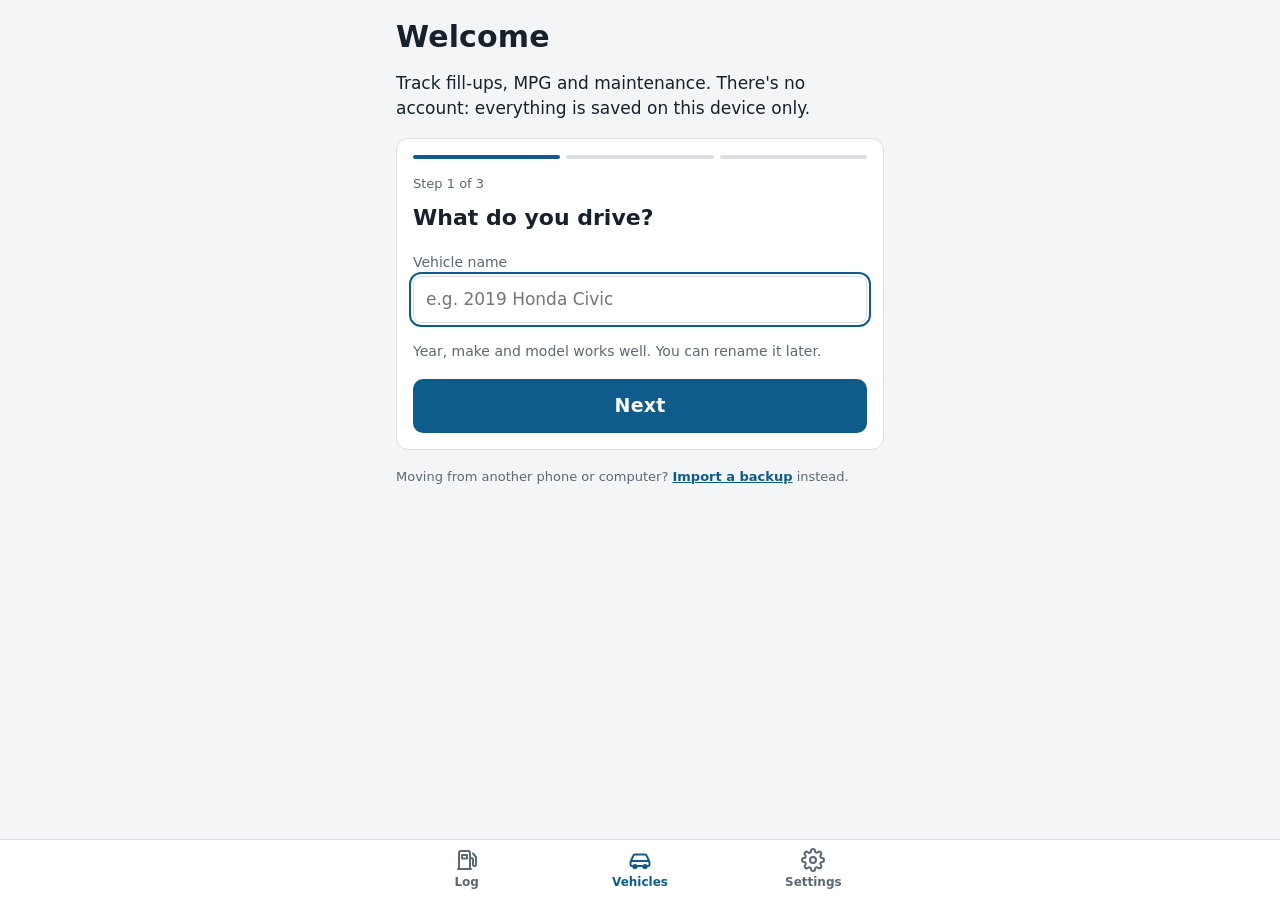
==== index.html @ e1b58e8c "Import Vehicle Maintenance App as starting point Co-Authored-By: Claude Opus 5.5 <noreply@anthropic." ====
<!doctype html>
<html lang="en">
<head>
<meta charset="utf-8">
<meta name="viewport" content="width=device-width, initial-scale=1, viewport-fit=cover">
<title>Vehicle Maintenance App</title>
<meta name="description" content="Log fill-ups, track MPG and maintenance. Your data stays on your device.">
<meta name="color-scheme" content="light dark">
<meta name="theme-color" content="#f3f5f7" media="(prefers-color-scheme: light)">
<meta name="theme-color" content="#0f151b" media="(prefers-color-scheme: dark)">
<meta name="mobile-web-app-capable" content="yes">
<meta name="apple-mobile-web-app-capable" content="yes">
<meta name="apple-mobile-web-app-title" content="Maintenance">
<meta name="apple-mobile-web-app-status-bar-style" content="default">
<link rel="manifest" href="manifest.webmanifest">
<link rel="icon" href="icons/favicon.svg" type="image/svg+xml">
<link rel="icon" href="icons/favicon-32.png" sizes="32x32" type="image/png">
<link rel="apple-touch-icon" href="icons/apple-touch-icon.png">
<script>
  // Apply the saved Light/Dark choice and color palette before the page draws, so it doesn't flash.
  try {
    var t = localStorage.getItem("vma:theme"), p = localStorage.getItem("vma:palette");
    if (t === "light" || t === "dark") document.documentElement.dataset.theme = t;
    if (p && p !== "blue") document.documentElement.dataset.palette = p;
  } catch (e) {}
</script>
<link rel="stylesheet" href="app.css">
<script src="data.js" defer></script>
<script src="app.js" defer></script>
</head>
<body>

<div class="fatal" id="fatal" hidden></div>

<main class="wrap">

  <!-- ================= LOG ================= -->
  <section class="screen" id="screen-log" aria-labelledby="logTitle">
    <header>
      <h1 id="logTitle">Vehicle Maintenance App</h1>
      <p class="sub">Log each fill-up to track MPG and maintenance. Everything is saved on this device.</p>
    </header>

    <div class="nudge" id="iosNudge" hidden>
      <p><strong>Add this app to your Home Screen.</strong> Safari can clear data for websites you don't open often. Apps on the Home Screen keep theirs.</p>
      <div class="nudge-acts"><a class="mbtn" href="#settings" data-open="install-ios">Show me how</a><button class="mbtn quiet" type="button" id="iosNudgeLater">Not now</button></div>
    </div>

    <div class="nudge" id="backupNudge" hidden>
      <p id="backupNudgeText"></p>
      <div class="nudge-acts"><button class="mbtn" type="button" id="nudgeExport">Export backup</button><button class="mbtn quiet" type="button" id="nudgeLater">Remind me later</button></div>
    </div>

    <button class="mbanner" id="mBanner" type="button" hidden aria-haspopup="dialog">
      <svg viewBox="0 0 24 24" fill="none" stroke="currentColor" stroke-width="2" stroke-linecap="round" stroke-linejoin="round" aria-hidden="true"><path d="M14.7 6.3a4 4 0 0 0-5.4 5.4L3 18l3 3 6.3-6.3a4 4 0 0 0 5.4-5.4l-2.6 2.6-2.4-.6-.6-2.4z"/></svg>
      <strong>Maintenance coming up</strong>
      <span class="chev">Details ›</span>
      <span class="mb-sub" id="mBannerSub"></span>
    </button>

    <div class="card empty-card" id="noVehicles" hidden>
      <h2 class="h2-plain">Add a vehicle to get started</h2>
      <p>Fill-ups and maintenance are tracked per vehicle.</p>
      <a class="save" href="#vehicles">Add a vehicle</a>
    </div>

    <div id="logMain" class="stack">
      <div class="bigbtns">
        <button class="bigbtn" id="addFillBtn" type="button">
          <svg viewBox="0 0 24 24" fill="none" stroke="currentColor" stroke-width="2" stroke-linecap="round" stroke-linejoin="round" aria-hidden="true"><path d="M4 21V5a2 2 0 0 1 2-2h7a2 2 0 0 1 2 2v16"/><path d="M3 21h13"/><path d="M7 7h5v3.5H7z"/><path d="M15 10h1.5a1.5 1.5 0 0 1 1.5 1.5v5a1.5 1.5 0 0 0 3 0V9l-3-3.5"/></svg>
          <span>Add fill-up</span>
        </button>
        <button class="bigbtn" id="addMaintBtn" type="button">
          <svg viewBox="0 0 24 24" fill="none" stroke="currentColor" stroke-width="2" stroke-linecap="round" stroke-linejoin="round" aria-hidden="true"><path d="M14.7 6.3a4 4 0 0 0-5.4 5.4L3 18l3 3 6.3-6.3a4 4 0 0 0 5.4-5.4l-2.6 2.6-2.4-.6-.6-2.4z"/></svg>
          <span>Log maintenance</span>
        </button>
      </div>

      <div class="status" id="status" role="status" aria-live="polite"></div>

      <div id="entry" class="entry" hidden>
        <div class="tabs" role="tablist" aria-label="What to log">
          <button class="tab" role="tab" id="tabFill" aria-selected="true" aria-controls="panelFill" type="button">Fill-up</button>
          <button class="tab" role="tab" id="tabMaint" aria-selected="false" aria-controls="panelMaint" type="button">Maintenance</button>
        </div>

        <div id="panelFill" role="tabpanel" aria-labelledby="tabFill">
          <form class="card" id="form" novalidate>
            <label for="eVehicle">Vehicle<select id="eVehicle"></select></label>
            <div class="display" aria-label="Pump readout">
              <span>Price</span><span id="dPrice">—</span>
              <span>Gallons</span><span id="dGal">—</span>
              <span>Sale</span><span id="dCost">—</span>
            </div>
            <div class="grid2">
              <label for="date">Date<input id="date" type="date" required></label>
              <label for="station">Gas station<input id="station" type="text" list="stationList" autocomplete="off" placeholder="Optional"></label>
            </div>
            <datalist id="stationList"></datalist>
            <label for="odometer">Odometer<input id="odometer" type="number" inputmode="numeric" min="0" step="1" required></label>
            <div class="grid2">
              <label for="ppg">$/gallon<input id="ppg" type="number" inputmode="decimal" min="0" step="0.001" required></label>
              <label for="gallons">Gallons<input id="gallons" type="number" inputmode="decimal" min="0" step="0.001" required></label>
            </div>
            <label for="rtotal">Receipt total<input id="rtotal" type="number" inputmode="decimal" min="0" step="0.01" placeholder="Optional, to double-check"></label>
            <div class="check" id="check"></div>
            <div class="status" id="fStatus" role="status"></div>
            <button class="save" id="saveBtn" type="submit">Save fill-up</button>
            <button class="link" id="cancelBtn" type="button">Discard</button>
          </form>
        </div>

        <div id="panelMaint" role="tabpanel" aria-labelledby="tabMaint" inert>
          <form class="card" id="mForm" novalidate>
            <label for="mVehicle">Vehicle<select id="mVehicle"></select></label>
            <div class="grid2">
              <label for="mDate">Date<input id="mDate" type="date" required></label>
              <label for="mOdo">Odometer<input id="mOdo" type="number" inputmode="numeric" min="0" step="1" required></label>
            </div>
            <label for="mShop">Shop<select id="mShop"></select></label>
            <div class="msel-wrap">
              <span class="msel-lab">Maintenance items</span>
              <details class="msel" id="mItems"><summary id="mItemsSum">Select items</summary><div class="msel-list" id="mItemsList"></div></details>
            </div>
            <label for="mOther">Other repairs<textarea id="mOther" rows="3" placeholder="e.g. Replaced front brake pads"></textarea></label>
            <div class="status" id="mStatus" role="status"></div>
            <button class="save" id="mSave" type="submit">Save maintenance</button>
            <button class="link" id="mCancel" type="button">Discard</button>
          </form>
        </div>
      </div>

      <div class="histbar">
        <select id="vehicle" aria-label="Vehicle to show history for"></select>
        <label class="chk" for="showInactive" id="showInactiveWrap"><input type="checkbox" id="showInactive"> Show inactive vehicles</label>
      </div>

      <section class="card mpg" aria-labelledby="mpgTitle">
        <h2 id="mpgTitle">MPG</h2>
        <div class="alert" id="mpgWarn" hidden></div>
        <div class="stats">
          <div class="stat main"><span class="k">Lifetime</span><span class="v" id="sLife">—</span><span class="u" id="sLifeU"></span></div>
          <div class="stat"><span class="k">Last 2 mo</span><span class="v" id="s2mo">—</span></div>
          <div class="stat"><span class="k">Last fill-up</span><span class="v" id="sLast">—</span></div>
        </div>
        <div class="chart" id="chart"></div>
        <div class="legend" id="legend" hidden><span><i></i>Fill-up MPG</span><span><i class="run"></i>2-month running MPG</span></div>
        <p class="foot" id="mpgNote"></p>
      </section>

      <section class="sec" id="maintSec" hidden>
        <div class="sechead"><h2 id="maintTitle">Maintenance</h2><button class="hidebtn" type="button" data-target="maintBody">Hide</button></div>
        <div id="maintBody" class="stack-sm">
          <div id="maintBox"></div>
          <p class="foot">Starts from a standard schedule; edit the items and intervals in Vehicles. Until you log a service, the app assumes it was done at the last regular interval. Tap “Mark done” after a service to restart that item's countdown.</p>
        </div>
      </section>

      <section class="sec">
        <div class="sechead"><h2>Lifetime MPG by vehicle</h2><button class="hidebtn" type="button" data-target="allVeh">Hide</button></div>
        <div class="list" id="allVeh"></div>
      </section>

      <section class="sec">
        <div class="sechead"><h2>Recent fill-ups</h2><button class="hidebtn" type="button" data-target="recentBody">Hide</button></div>
        <div id="recentBody" class="stack-sm">
          <div class="list" id="list"></div>
          <p class="foot">“Mark fill-up(s) missed” tells the app you didn't log every fill-up before this one, so that stretch is left out of the MPG.</p>
        </div>
      </section>

      <section class="sec">
        <div class="sechead"><h2>Service history</h2><button class="hidebtn" type="button" data-target="svcList">Hide</button></div>
        <div class="list" id="svcList"></div>
      </section>
    </div>
  </section>

  <!-- ================= VEHICLES ================= -->
  <section class="screen" id="screen-vehicles" aria-labelledby="vehTitle" hidden>
    <header>
      <h1 id="vehTitle">My vehicles</h1>
      <p class="sub" id="vehSub">Add, rename or retire vehicles, and set each one's maintenance schedule.</p>
    </header>

    <div class="welcome" id="welcome" hidden>
      <p class="lede">Track fill-ups, MPG and maintenance. There's no account: everything is saved on this device only.</p>
      <div class="nudge" id="iosWelcome" hidden>
        <p><strong>On iPhone, add this app to your Home Screen first</strong>, then open it from there. Data you enter in a Safari tab stays in Safari, and Safari can clear it if you don't visit often.</p>
        <div class="nudge-acts"><a class="mbtn" href="#settings" data-open="install-ios">Show me how</a></div>
      </div>
    </div>

    <div class="card wizard" id="wizard" hidden></div>

    <button class="save" id="addVehicleBtn" type="button" hidden>Add a vehicle</button>
    <div class="status" id="vStatus" role="status" aria-live="polite"></div>

    <div class="list" id="vehList" hidden></div>

    <p class="foot import-hint" id="importHint" hidden>Moving from another phone or computer? <a href="#settings">Import a backup</a> instead.</p>

    <section class="card" aria-labelledby="shopsTitle" id="shopsCard">
      <h2 id="shopsTitle">Shops</h2>
      <p class="hint">Where your maintenance gets done. Pick one when you log maintenance.</p>
      <ul class="shops" id="shopList"></ul>
      <form class="addrow" id="shopAdd">
        <input id="shopNew" type="text" autocomplete="off" placeholder="e.g. DIY, Main St. Auto" aria-label="New shop name">
        <button class="go" type="submit">Add</button>
      </form>
      <div class="status" id="shopStatus" role="status"></div>
    </section>
  </section>

  <!-- ================= SETTINGS ================= -->
  <section class="screen" id="screen-settings" aria-labelledby="setTitle" hidden>
    <header>
      <h1 id="setTitle">Settings</h1>
      <p class="sub">Your data is saved only in this browser, on this device. Export a backup now and then and keep it somewhere safe.</p>
    </header>

    <section class="card" aria-labelledby="optTitle">
      <h2 id="optTitle">Options</h2>
      <div class="sec">
        <span class="optlabel" id="modeLabel">Appearance</span>
        <div class="tabs three" role="group" aria-labelledby="modeLabel" id="modePick">
          <button class="tab" type="button" data-mode="light" aria-pressed="false">Light</button>
          <button class="tab" type="button" data-mode="dark" aria-pressed="false">Dark</button>
          <button class="tab" type="button" data-mode="system" aria-pressed="true">System</button>
        </div>
      </div>
      <label>Color
        <select id="palettePick"></select>
      </label>
    </section>

    <section class="card" aria-labelledby="expTitle">
      <h2 id="expTitle">Export</h2>
      <p class="lastexp" id="lastExp"></p>
      <div class="alert soft" id="expReminder" hidden></div>
      <p class="hint" id="expCounts"></p>
      <button class="save" id="exportBtn" type="button">Export CSV</button>
      <p class="hint" id="expHow"></p>
      <div class="status" id="expStatus" role="status" aria-live="polite"></div>
    </section>

    <section class="card" aria-labelledby="impTitle">
      <h2 id="impTitle">Import</h2>
      <p class="hint">Moving to another phone or computer? Export on the old device, send the file to the new one, then import it here. You'll see a preview before anything is saved.</p>
      <label class="filebtn">
        <span>Choose CSV file</span>
        <input id="importFile" type="file" accept=".csv,text/csv,text/comma-separated-values,application/vnd.ms-excel,text/plain">
      </label>
      <div id="impPreview" class="stack-sm" hidden></div>
      <div class="status" id="impStatus" role="status" aria-live="polite"></div>
    </section>

    <section class="card" aria-labelledby="stoTitle">
      <h2 id="stoTitle">Storage on this device</h2>
      <p id="storageText" class="hint"></p>
    </section>

    <section class="card" aria-labelledby="instTitle" id="installCard">
      <h2 id="instTitle">Install as an app</h2>
      <p class="hint" id="installLead">Installing gives it its own icon, opens it full screen and lets it work offline.</p>
      <button class="save" id="installBtn" type="button" hidden>Install app</button>
      <details class="how" id="install-ios">
        <summary>iPhone and iPad</summary>
        <ol>
          <li>Open this page in <strong>Safari</strong>.</li>
          <li>Tap <strong>Share</strong> (the square with an arrow). On iOS 26, tap <strong>•••</strong> first, then <strong>Share</strong>.</li>
          <li>Scroll down and tap <strong>Add to Home Screen</strong>. Leave <strong>Open as Web App</strong> on, then tap <strong>Add</strong>.</li>
          <li>From now on, open it from the Home Screen icon. That copy keeps its own data, separate from Safari tabs, and Safari can clear data for websites you don't open often.</li>
        </ol>
      </details>
      <details class="how" id="install-android">
        <summary>Android</summary>
        <ol>
          <li>Open this page in <strong>Chrome</strong>.</li>
          <li>Tap the <strong>⋮</strong> menu, then <strong>Add to Home screen</strong> and choose <strong>Install</strong>.</li>
          <li>Open it from the new icon.</li>
        </ol>
      </details>
      <details class="how" id="install-windows">
        <summary>Windows</summary>
        <ol>
          <li>Open this page in <strong>Edge</strong> or <strong>Chrome</strong>.</li>
          <li>Click the <strong>install icon</strong> at the right end of the address bar. If it isn't there: Edge <strong>⋯</strong> menu → <strong>Apps</strong> → <strong>Install this site as an app</strong>; Chrome <strong>⋮</strong> menu → <strong>Cast, save and share</strong> → <strong>Install page as app</strong>.</li>
          <li>It appears in the Start menu and can be pinned to the taskbar.</li>
        </ol>
      </details>
      <details class="how" id="install-mac">
        <summary>Mac</summary>
        <ol>
          <li>In <strong>Safari</strong> (macOS Sonoma or later): <strong>File</strong> → <strong>Add to Dock</strong>. Use the Dock app from then on; it keeps its own data, separate from Safari.</li>
          <li>Or in <strong>Chrome</strong>: click the install icon at the right end of the address bar.</li>
        </ol>
      </details>
    </section>
  </section>
</main>

<nav class="tabbar" aria-label="Sections">
  <div class="tabbar-in">
    <a href="#log" data-screen="log">
      <svg viewBox="0 0 24 24" fill="none" stroke="currentColor" stroke-width="2" stroke-linecap="round" stroke-linejoin="round" aria-hidden="true"><path d="M4 21V5a2 2 0 0 1 2-2h7a2 2 0 0 1 2 2v16"/><path d="M3 21h13"/><path d="M7 7h5v3.5H7z"/><path d="M15 10h1.5a1.5 1.5 0 0 1 1.5 1.5v5a1.5 1.5 0 0 0 3 0V9l-3-3.5"/></svg>
      <span>Log</span>
    </a>
    <a href="#vehicles" data-screen="vehicles">
      <svg viewBox="0 0 24 24" fill="none" stroke="currentColor" stroke-width="2" stroke-linecap="round" stroke-linejoin="round" aria-hidden="true"><path d="M3 13l2.2-5.2A2 2 0 0 1 7 6.5h10a2 2 0 0 1 1.8 1.3L21 13"/><rect x="2.5" y="13" width="19" height="5" rx="1.5"/><circle cx="7" cy="18.5" r="1.6"/><circle cx="17" cy="18.5" r="1.6"/></svg>
      <span>Vehicles</span>
    </a>
    <a href="#settings" data-screen="settings">
      <svg viewBox="0 0 24 24" fill="none" stroke="currentColor" stroke-width="2" stroke-linecap="round" stroke-linejoin="round" aria-hidden="true"><circle cx="12" cy="12" r="3"/><path d="M19.4 15a1.65 1.65 0 0 0 .33 1.82l.06.06a2 2 0 1 1-2.83 2.83l-.06-.06a1.65 1.65 0 0 0-1.82-.33 1.65 1.65 0 0 0-1 1.51V21a2 2 0 1 1-4 0v-.09A1.65 1.65 0 0 0 9 19.4a1.65 1.65 0 0 0-1.82.33l-.06.06a2 2 0 1 1-2.83-2.83l.06-.06A1.65 1.65 0 0 0 4.68 15a1.65 1.65 0 0 0-1.51-1H3a2 2 0 1 1 0-4h.09A1.65 1.65 0 0 0 4.6 9a1.65 1.65 0 0 0-.33-1.82l-.06-.06a2 2 0 1 1 2.83-2.83l.06.06A1.65 1.65 0 0 0 9 4.68a1.65 1.65 0 0 0 1-1.51V3a2 2 0 1 1 4 0v.09a1.65 1.65 0 0 0 1 1.51 1.65 1.65 0 0 0 1.82-.33l.06-.06a2 2 0 1 1 2.83 2.83l-.06.06A1.65 1.65 0 0 0 19.4 9a1.65 1.65 0 0 0 1.51 1H21a2 2 0 1 1 0 4h-.09a1.65 1.65 0 0 0-1.51 1z"/></svg>
      <span>Settings</span><i class="dot" id="backupDot" hidden></i>
    </a>
  </div>
</nav>

<!-- Maintenance due -->
<dialog class="mdlg" id="mDialog" aria-labelledby="mDlgTitle">
  <div class="mdlg-in">
    <div class="mdlg-head">
      <h3 id="mDlgTitle">Maintenance coming up</h3>
      <button class="xbtn" id="mClose" type="button" aria-label="Close">×</button>
    </div>
    <p class="sub">Going by each vehicle's latest logged odometer.</p>
    <div id="mDlgBody" class="stack-sm"></div>
    <button class="save" id="mOk" type="button">Got it</button>
  </div>
</dialog>

<!-- Edit vehicle -->
<dialog class="mdlg" id="vDialog" aria-labelledby="vDlgTitle">
  <form class="mdlg-in" id="vForm" novalidate>
    <div class="mdlg-head">
      <h3 id="vDlgTitle">Edit vehicle</h3>
      <button class="xbtn" id="vClose" type="button" aria-label="Close">×</button>
    </div>
    <label for="vName">Name<input id="vName" type="text" autocomplete="off" maxlength="80"></label>
    <label class="chk" for="vInactive"><input type="checkbox" id="vInactive"> Inactive (hide from the vehicle lists; its records are kept)</label>
    <label for="vOdo">Starting odometer<input id="vOdo" type="number" inputmode="numeric" min="0" step="1" placeholder="Optional"></label>
    <p class="hint">Used for maintenance reminders until the first fill-up is logged.</p>
    <div class="stack-sm">
      <h4 class="h4">Maintenance schedule</h4>
      <div id="vSched"></div>
    </div>
    <div class="status" id="vDlgStatus" role="status"></div>
    <button class="save" type="submit">Save changes</button>
    <button class="link" type="button" id="vCancel">Cancel</button>
    <hr class="sep">
    <button class="danger-link" type="button" id="vDelete">Delete vehicle</button>
  </form>
</dialog>

<!-- Confirm / ask -->
<dialog class="mdlg small" id="cDialog" aria-labelledby="cTitle">
  <form class="mdlg-in" method="dialog" id="cForm">
    <h3 id="cTitle"></h3>
    <p id="cBody"></p>
    <label id="cInputWrap" hidden><span id="cInputLabel"></span><input id="cInput" type="text" autocomplete="off"></label>
    <div class="status" id="cStatus" role="status"></div>
    <div class="dlg-btns">
      <button class="btn2" value="cancel" id="cCancel" type="submit" formnovalidate>Cancel</button>
      <button class="save" value="ok" id="cOk" type="submit">OK</button>
    </div>
  </form>
</dialog>

</body>
</html>
---- app.css ----
/* Vehicle Maintenance App: styles.
   One narrow column built for a phone at the pump; the amber pump readout is the one loud element.
   Colors are variables on :root, with dark values under prefers-color-scheme: dark. */

:root {
  --bg: #f3f5f7;
  --surface: #ffffff;
  --ink: #16212b;
  --muted: #5b6875;
  --line: #d9dfe5;
  --accent: #0f5c8c;
  --accent-ink: #ffffff;
  --run: #c0392b;
  --display-bg: #121a21;
  --display-fg: #ffb547;
  --ok: #2e7d4f;
  --ok-bg: #e3f2e9;
  --wait: #8a5a00;
  --wait-bg: #fdf0d5;
  --err: #b3261e;
  --err-bg: #fbe9e7;
  --font-display: "Avenir Next Condensed", "Bahnschrift SemiCondensed", "Bahnschrift", "Roboto Condensed", "sans-serif-condensed", "Arial Narrow", system-ui, sans-serif;
  --font-body: system-ui, -apple-system, "Segoe UI", Roboto, "Helvetica Neue", Arial, sans-serif;
  --font-num: ui-monospace, "SF Mono", Menlo, Consolas, "Roboto Mono", "Liberation Mono", monospace;
  --tabbar-h: 60px;
  color-scheme: light;
}
@media (prefers-color-scheme: dark) {
  :root:not([data-theme="light"]) {
    --bg: #0f151b; --surface: #18212a; --ink: #e6ecf1; --muted: #9aa8b5; --line: #2a3742;
    --accent: #4fa3d9; --accent-ink: #0b1218; --run: #ff8a65; --display-bg: #070b0f; --display-fg: #ffb547;
    --ok: #7fd3a0; --ok-bg: #173325; --wait: #f0c46a; --wait-bg: #3a2c0f; --err: #ff8a80; --err-bg: #3b1714;
    color-scheme: dark;
  }
}
:root[data-theme="dark"] {
  --bg: #0f151b; --surface: #18212a; --ink: #e6ecf1; --muted: #9aa8b5; --line: #2a3742;
  --accent: #4fa3d9; --accent-ink: #0b1218; --run: #ff8a65; --display-bg: #070b0f; --display-fg: #ffb547;
  --ok: #7fd3a0; --ok-bg: #173325; --wait: #f0c46a; --wait-bg: #3a2c0f; --err: #ff8a80; --err-bg: #3b1714;
  color-scheme: dark;
}

/* ---------- Color palettes ----------
   Picked on the Settings screen (saved on the device as vma:palette and set as data-palette on <html>).
   "Blue" is the default above. Each palette below has a light block and a dark block; the dark block is
   written twice (system dark mode, and Dark picked in Settings), like the defaults above. To add a palette,
   copy one, rename it, and add it to PALETTES in app.js. */

/* Green */
:root[data-palette="green"] {
    --bg: #f2f4f0; --surface: #ffffff; --ink: #1a221c; --muted: #5d6a60; --line: #d8ded6;
    --accent: #2f6b3f; --accent-ink: #ffffff; --run: #b5562a; --display-bg: #141a15; --display-fg: #c8e66a;
    --ok: #1f7a5a; --ok-bg: #e1f1e8; --wait: #85600a; --wait-bg: #f8eed3; --err: #b3261e;
}
@media (prefers-color-scheme: dark) {
  :root[data-palette="green"]:not([data-theme="light"]) {
    --bg: #0f140f; --surface: #182019; --ink: #e5ece5; --muted: #9aaa9c; --line: #2a362c;
    --accent: #7cc48d; --accent-ink: #0c140e; --run: #ff9a6b; --display-bg: #070a07; --display-fg: #c8e66a;
    --ok: #86d6b0; --ok-bg: #163126; --wait: #f0c46a; --wait-bg: #382b0e; --err: #ff8a80;
  }
}
:root[data-palette="green"][data-theme="dark"] {
    --bg: #0f140f; --surface: #182019; --ink: #e5ece5; --muted: #9aaa9c; --line: #2a362c;
    --accent: #7cc48d; --accent-ink: #0c140e; --run: #ff9a6b; --display-bg: #070a07; --display-fg: #c8e66a;
    --ok: #86d6b0; --ok-bg: #163126; --wait: #f0c46a; --wait-bg: #382b0e; --err: #ff8a80;
}

/* Red */
:root[data-palette="red"] {
    --bg: #f4f3f2; --surface: #ffffff; --ink: #1c1b1b; --muted: #625e5c; --line: #dedad7;
    --accent: #b3202a; --accent-ink: #ffffff; --run: #1f5f99; --display-bg: #161414; --display-fg: #ff5a4e;
    --ok: #2e7d4f; --ok-bg: #e3f2e9; --wait: #8a5a00; --wait-bg: #fdf0d5; --err: #a3195b;
}
@media (prefers-color-scheme: dark) {
  :root[data-palette="red"]:not([data-theme="light"]) {
    --bg: #121111; --surface: #1d1b1b; --ink: #ece8e6; --muted: #a7a09c; --line: #34302e;
    --accent: #ff6b62; --accent-ink: #1a0b0a; --run: #6fb3ff; --display-bg: #0a0909; --display-fg: #ff5a4e;
    --ok: #7fd3a0; --ok-bg: #173325; --wait: #f0c46a; --wait-bg: #3a2c0f; --err: #ff85b8;
  }
}
:root[data-palette="red"][data-theme="dark"] {
    --bg: #121111; --surface: #1d1b1b; --ink: #ece8e6; --muted: #a7a09c; --line: #34302e;
    --accent: #ff6b62; --accent-ink: #1a0b0a; --run: #6fb3ff; --display-bg: #0a0909; --display-fg: #ff5a4e;
    --ok: #7fd3a0; --ok-bg: #173325; --wait: #f0c46a; --wait-bg: #3a2c0f; --err: #ff85b8;
}

/* Orange */
:root[data-palette="orange"] {
    --bg: #f5f3ef; --surface: #fffdf9; --ink: #23201c; --muted: #6b645b; --line: #e2ddd4;
    --accent: #a4542a; --accent-ink: #ffffff; --run: #2f6f8f; --display-bg: #1d1a17; --display-fg: #f2a65a;
    --ok: #3d7a4a; --ok-bg: #e6f0e3; --wait: #7f5c0a; --wait-bg: #f7ecd2; --err: #a8322b;
}
@media (prefers-color-scheme: dark) {
  :root[data-palette="orange"]:not([data-theme="light"]) {
    --bg: #14120f; --surface: #1f1c18; --ink: #eee8df; --muted: #aaa196; --line: #36312a;
    --accent: #e08a57; --accent-ink: #1a0f08; --run: #79bfdc; --display-bg: #0b0a08; --display-fg: #f2a65a;
    --ok: #8fcf98; --ok-bg: #1b2e1d; --wait: #ecc56f; --wait-bg: #362a10; --err: #ff8f84;
  }
}
:root[data-palette="orange"][data-theme="dark"] {
    --bg: #14120f; --surface: #1f1c18; --ink: #eee8df; --muted: #aaa196; --line: #36312a;
    --accent: #e08a57; --accent-ink: #1a0f08; --run: #79bfdc; --display-bg: #0b0a08; --display-fg: #f2a65a;
    --ok: #8fcf98; --ok-bg: #1b2e1d; --wait: #ecc56f; --wait-bg: #362a10; --err: #ff8f84;
}

/* Purple */
:root[data-palette="purple"] {
    --bg: #f3f3f8; --surface: #ffffff; --ink: #1b1b2e; --muted: #5e5f78; --line: #dcdce8;
    --accent: #4b3fb5; --accent-ink: #ffffff; --run: #d0457a; --display-bg: #14132a; --display-fg: #7ee0ff;
    --ok: #2e7d5f; --ok-bg: #e2f3ec; --wait: #8a5a00; --wait-bg: #fbefd6; --err: #b3261e;
}
@media (prefers-color-scheme: dark) {
  :root[data-palette="purple"]:not([data-theme="light"]) {
    --bg: #0f0f1c; --surface: #191a2c; --ink: #e7e7f5; --muted: #a0a1bd; --line: #2c2d45;
    --accent: #9d93ff; --accent-ink: #120f2e; --run: #ff86b3; --display-bg: #08081a; --display-fg: #7ee0ff;
    --ok: #7fd3b4; --ok-bg: #15312a; --wait: #f0c46a; --wait-bg: #3a2c0f; --err: #ff8a80;
  }
}
:root[data-palette="purple"][data-theme="dark"] {
    --bg: #0f0f1c; --surface: #191a2c; --ink: #e7e7f5; --muted: #a0a1bd; --line: #2c2d45;
    --accent: #9d93ff; --accent-ink: #120f2e; --run: #ff86b3; --display-bg: #08081a; --display-fg: #7ee0ff;
    --ok: #7fd3b4; --ok-bg: #15312a; --wait: #f0c46a; --wait-bg: #3a2c0f; --err: #ff8a80;
}

/* Teal */
:root[data-palette="teal"] {
    --bg: #f1f5f4; --surface: #ffffff; --ink: #132423; --muted: #57706d; --line: #d5e1df;
    --accent: #0b7a75; --accent-ink: #ffffff; --run: #d9603b; --display-bg: #0f1e1d; --display-fg: #ffd166;
    --ok: #2e7d4f; --ok-bg: #e3f2e9; --wait: #8a5a00; --wait-bg: #fdf0d5; --err: #b3261e;
}
@media (prefers-color-scheme: dark) {
  :root[data-palette="teal"]:not([data-theme="light"]) {
    --bg: #0b1514; --surface: #13211f; --ink: #e2efed; --muted: #93aeaa; --line: #233533;
    --accent: #4fd1c5; --accent-ink: #04201d; --run: #ff9470; --display-bg: #050d0c; --display-fg: #ffd166;
    --ok: #8be0a8; --ok-bg: #143222; --wait: #f0c46a; --wait-bg: #3a2c0f; --err: #ff8a80;
  }
}
:root[data-palette="teal"][data-theme="dark"] {
    --bg: #0b1514; --surface: #13211f; --ink: #e2efed; --muted: #93aeaa; --line: #233533;
    --accent: #4fd1c5; --accent-ink: #04201d; --run: #ff9470; --display-bg: #050d0c; --display-fg: #ffd166;
    --ok: #8be0a8; --ok-bg: #143222; --wait: #f0c46a; --wait-bg: #3a2c0f; --err: #ff8a80;
}

/* Monochrome
   Grayscale, but done / due soon / overdue keep their green, amber and red. */
:root[data-palette="mono"] {
    --bg: #f4f4f4; --surface: #ffffff; --ink: #1a1a1a; --muted: #626262; --line: #dcdcdc;
    --accent: #2b2b2b; --accent-ink: #ffffff; --run: #8f8f8f; --display-bg: #161616; --display-fg: #f2f2f2;
    --ok: #2e7d4f; --ok-bg: #e3f2e9; --wait: #8a5a00; --wait-bg: #fdf0d5; --err: #b3261e;
}
@media (prefers-color-scheme: dark) {
  :root[data-palette="mono"]:not([data-theme="light"]) {
    --bg: #121212; --surface: #1e1e1e; --ink: #ececec; --muted: #a3a3a3; --line: #333333;
    --accent: #e0e0e0; --accent-ink: #111111; --run: #8c8c8c; --display-bg: #0a0a0a; --display-fg: #f0f0f0;
    --ok: #7fd3a0; --ok-bg: #173325; --wait: #f0c46a; --wait-bg: #3a2c0f; --err: #ff8a80;
  }
}
:root[data-palette="mono"][data-theme="dark"] {
    --bg: #121212; --surface: #1e1e1e; --ink: #ececec; --muted: #a3a3a3; --line: #333333;
    --accent: #e0e0e0; --accent-ink: #111111; --run: #8c8c8c; --display-bg: #0a0a0a; --display-fg: #f0f0f0;
    --ok: #7fd3a0; --ok-bg: #173325; --wait: #f0c46a; --wait-bg: #3a2c0f; --err: #ff8a80;
}

*, *::before, *::after { box-sizing: border-box; }
[hidden] { display: none !important; }
html { -webkit-text-size-adjust: 100%; text-size-adjust: 100%; scroll-padding-top: env(safe-area-inset-top, 0px); }
body {
  margin: 0; min-height: 100vh; background: var(--bg); color: var(--ink);
  font-family: var(--font-body); font-size: 16px; line-height: 1.45;
  -webkit-tap-highlight-color: transparent;
}
a { color: var(--accent); }

.wrap {
  max-width: 520px; margin: 0 auto;
  padding-top: calc(env(safe-area-inset-top, 0px) + 20px);
  padding-bottom: calc(var(--tabbar-h) + env(safe-area-inset-bottom, 0px) + 32px);
  padding-left: max(16px, env(safe-area-inset-left, 0px));
  padding-right: max(16px, env(safe-area-inset-right, 0px));
}
.screen, .stack { display: grid; gap: 18px; }
.stack-sm, .sec { display: grid; gap: 10px; }

h1 { font-family: var(--font-display); font-weight: 700; font-size: 30px; line-height: 1.1; letter-spacing: .005em; margin: 0; text-wrap: balance; }
.sub { color: var(--muted); margin: 4px 0 0; font-size: 15px; }
h2 { font-family: var(--font-display); font-weight: 700; font-size: 15px; text-transform: uppercase; letter-spacing: .07em; color: var(--muted); margin: 0; }
.h2-plain, .wizard h2 { text-transform: none; letter-spacing: 0; font-size: 22px; color: var(--ink); }
.h4 { font-family: var(--font-display); font-weight: 700; font-size: 17px; margin: 0; }
.lede { font-size: 17px; margin: 0; }
.hint { color: var(--muted); font-size: 14px; margin: 0; }
.foot { color: var(--muted); font-size: 13px; margin: 0; }

label { display: grid; gap: 4px; font-size: 14px; font-weight: 500; color: var(--muted); }
select, input[type="text"], input[type="number"], input[type="date"], textarea {
  font: inherit; font-size: 17px; color: var(--ink); background: var(--surface);
  border: 1px solid var(--line); border-radius: 8px; padding: 10px 12px; width: 100%; min-width: 0;
}
input[type="date"] { min-height: 46px; }
textarea { resize: vertical; }
:focus-visible { outline: 2px solid var(--accent); outline-offset: 2px; }
input[aria-invalid="true"] { border-color: var(--err); }

/* Buttons */
.save {
  display: block; text-align: center; text-decoration: none;
  font: inherit; font-family: var(--font-display); font-weight: 700; font-size: 19px; letter-spacing: .01em;
  background: var(--accent); color: var(--accent-ink); border: 0; border-radius: 10px; padding: 13px 16px; cursor: pointer;
}
.save:disabled { opacity: .5; cursor: default; }
.save.danger { background: var(--err); color: #fff; }
.btn2 {
  font: inherit; font-family: var(--font-display); font-weight: 700; font-size: 18px;
  background: none; color: var(--ink); border: 1px solid var(--line); border-radius: 10px; padding: 12px 16px; cursor: pointer;
}
.link { background: none; border: 0; color: var(--accent); font: inherit; font-weight: 600; padding: 4px 0; cursor: pointer; justify-self: start; }
.mbtn { background: none; border: 0; color: var(--accent); font: inherit; font-size: 15px; font-weight: 600; padding: 4px 0; cursor: pointer; text-decoration: none; }
.mbtn.quiet { color: var(--muted); font-weight: 500; text-decoration: underline; }
.danger-link { background: none; border: 0; color: var(--err); font: inherit; font-weight: 600; padding: 4px 0; cursor: pointer; justify-self: start; }
.go { font: inherit; font-size: 15px; font-weight: 600; background: var(--accent); color: var(--accent-ink); border: 0; border-radius: 8px; padding: 9px 14px; cursor: pointer; }
.xbtn { background: none; border: 0; color: var(--muted); font-size: 26px; line-height: 1; padding: 0 4px; cursor: pointer; }

.bigbtns { display: grid; grid-template-columns: 1fr 1fr; gap: 10px; }
.bigbtn {
  display: flex; flex-direction: column; align-items: center; justify-content: center; gap: 6px;
  background: var(--accent); color: var(--accent-ink); border: 0; border-radius: 12px; padding: 16px 8px; cursor: pointer;
  font-family: var(--font-display); font-weight: 700; font-size: 18px; line-height: 1.15; letter-spacing: .01em;
}
.bigbtn svg { width: 26px; height: 26px; }

.status { font-size: 15px; color: var(--muted); min-height: 0; }
.status:empty { display: none; }
.status.err { color: var(--err); }
.status.warn { color: var(--wait); font-weight: 600; }
.status.ok { color: var(--ok); font-weight: 600; }

.card { background: var(--surface); border: 1px solid var(--line); border-radius: 12px; padding: 16px; display: grid; gap: 14px; }
.empty-card p { margin: 0; color: var(--muted); }

/* Entry: fill-up / maintenance tabs. Both panels share one grid cell so the box doesn't jump when switching. */
.entry { display: grid; gap: 14px; }
.entry > [role="tabpanel"] { grid-row: 2; grid-column: 1; display: flex; flex-direction: column; min-width: 0; }
.entry > [role="tabpanel"][inert] { visibility: hidden; }
#form, #mForm { flex: 1; align-content: start; }
.tabs { display: grid; grid-template-columns: 1fr 1fr; gap: 4px; padding: 4px; background: var(--surface); border: 1px solid var(--line); border-radius: 12px; }
.tab { font: inherit; font-family: var(--font-display); font-weight: 700; font-size: 17px; background: none; color: var(--muted); border: 0; border-radius: 8px; padding: 9px; cursor: pointer; }
.tab[aria-selected="true"], .tab[aria-pressed="true"] { background: var(--accent); color: var(--accent-ink); }
.tabs.three { grid-template-columns: repeat(3, 1fr); }
.optlabel { font-size: 14px; font-weight: 500; color: var(--muted); }
.tabs.three .tab { font-size: 16px; padding: 9px 4px; }

/* The pump readout */
.display {
  background: var(--display-bg); color: var(--display-fg); border-radius: 8px; padding: 10px 14px;
  font-family: var(--font-num); font-variant-numeric: tabular-nums; display: grid; grid-template-columns: auto 1fr; gap: 2px 12px; font-size: 17px;
}
.display span:nth-child(odd) { opacity: .65; font-size: 12px; letter-spacing: .06em; text-transform: uppercase; align-self: center; }
.display span:nth-child(even) { text-align: right; font-weight: 600; }
.grid2 { display: grid; grid-template-columns: 1fr 1fr; gap: 12px; }
.check { font-size: 14px; color: var(--muted); }
.check:empty { display: none; }
.check.warn { color: var(--wait); font-weight: 600; }
.check.ok { color: var(--ok); }

.msel-wrap { display: grid; gap: 4px; }
.msel-lab { font-size: 14px; font-weight: 500; color: var(--muted); }
.msel { border: 1px solid var(--line); border-radius: 8px; background: var(--surface); }
.msel summary { list-style: none; cursor: pointer; padding: 10px 12px; font-size: 17px; display: flex; justify-content: space-between; gap: 8px; }
.msel summary::-webkit-details-marker { display: none; }
.msel summary::after { content: "\25BE"; color: var(--muted); }
.msel[open] summary { border-bottom: 1px solid var(--line); }
.msel-list { display: grid; padding: 4px 0; max-height: 320px; overflow: auto; }
.msel-list label { display: flex; align-items: center; gap: 10px; padding: 8px 12px; font-size: 16px; font-weight: 400; color: var(--ink); cursor: pointer; }
.msel-list input { width: 18px; height: 18px; margin: 0; flex: none; accent-color: var(--accent); }
.msel-list .mempty { padding: 8px 12px; }

/* The history drop-down sticks to the top while scrolling. */
.histbar { display: grid; gap: 8px; position: sticky; top: env(safe-area-inset-top, 0px); z-index: 5; background: var(--bg); padding-block: 8px; margin-block: -8px; }
.histbar select { font-weight: 600; }
.chk { display: flex; align-items: center; gap: 8px; font-size: 15px; color: var(--ink); cursor: pointer; justify-self: start; font-weight: 400; }
.chk input { width: 18px; height: 18px; margin: 0; flex: none; accent-color: var(--accent); }

/* MPG */
.mpg { gap: 12px; }
.alert { background: var(--wait-bg); color: var(--wait); border-radius: 10px; padding: 12px 14px; font-size: 15px; font-weight: 500; }
.alert strong { display: block; font-family: var(--font-display); font-size: 18px; }
.alert.soft { font-weight: 500; }
.alert.bad { background: var(--err-bg); color: var(--err); }
.stats { display: grid; grid-template-columns: repeat(3, 1fr); gap: 8px; }
.stat { display: grid; gap: 2px; min-width: 0; align-content: start; }
.stat .k { font-size: 13px; color: var(--muted); }
.stat .v { font-family: var(--font-num); font-variant-numeric: tabular-nums; font-size: 24px; font-weight: 600; }
.stat.main .v { color: var(--accent); font-size: 30px; line-height: 1.1; }
.stat .u { font-size: 13px; color: var(--muted); }
.chart { position: relative; }
.chart svg { display: block; width: 100%; height: auto; touch-action: pan-y; }
.chart .tip { position: absolute; top: -6px; display: grid; padding: 4px 8px; border-radius: 6px; background: var(--ink); color: var(--bg);
  font-family: var(--font-num); font-variant-numeric: tabular-nums; font-size: 13px; font-weight: 600; white-space: nowrap; pointer-events: none; }
.chart .tip .run { color: color-mix(in srgb, var(--run) 55%, var(--bg)); font-size: 12px; font-weight: 500; }
.chart .tip .run:empty { display: none; }
.chart text { font-family: var(--font-num); font-size: 10px; fill: var(--muted); }
.legend { display: flex; gap: 16px; font-size: 13px; color: var(--muted); flex-wrap: wrap; }
.legend i { display: inline-block; width: 16px; height: 0; border-top: 2px solid var(--accent); vertical-align: middle; margin-right: 6px; }
.legend i.run { border-top: 3px solid var(--run); }

/* Lists */
.list { display: grid; background: var(--surface); border: 1px solid var(--line); border-radius: 12px; overflow: hidden; }
.item { display: grid; grid-template-columns: 1fr auto; gap: 2px 12px; padding: 12px 14px; border-top: 1px solid var(--line); }
.item:first-child { border-top: 0; }
.item > * { min-width: 0; }
.item .veh { font-weight: 600; }
.item .meta { color: var(--muted); font-size: 14px; font-variant-numeric: tabular-nums; grid-column: 1 / -1; }
.item .acts { grid-column: 1 / -1; display: flex; flex-wrap: wrap; gap: 4px 16px; }
.lifetime { grid-column: 2; grid-row: 1; align-self: center; font-family: var(--font-num); font-variant-numeric: tabular-nums; font-weight: 600; text-align: right; }
.lifetime.flag { color: var(--wait); }
.lifetime .unit { font-size: 12px; color: var(--muted); font-weight: 500; margin-left: 3px; }
.del { background: none; border: 0; color: var(--muted); font: inherit; font-size: 14px; padding: 2px 0; cursor: pointer; text-decoration: underline; text-align: left; }
.del.armed { color: var(--err); font-weight: 600; }
.empty { padding: 18px 14px; color: var(--muted); font-size: 15px; }
.sechead { display: flex; justify-content: space-between; align-items: center; gap: 12px; }
.hidebtn { background: none; border: 0; color: var(--accent); font: inherit; font-size: 14px; font-weight: 600; padding: 4px 0; cursor: pointer; }

/* Maintenance */
.mbanner { display: grid; grid-template-columns: auto 1fr auto; gap: 2px 12px; align-items: center; width: 100%; text-align: left;
  font: inherit; background: var(--wait-bg); color: var(--wait); border: 1px solid color-mix(in srgb, var(--wait) 35%, transparent); border-radius: 12px; padding: 12px 14px; cursor: pointer; }
.mbanner svg { width: 26px; height: 26px; grid-row: 1 / span 2; }
.mbanner strong { font-family: var(--font-display); font-size: 19px; font-weight: 700; }
.mbanner .mb-sub { grid-column: 2; font-size: 14px; font-weight: 500; color: var(--ink); }
.mbanner .chev { grid-column: 3; grid-row: 1 / span 2; font-weight: 600; font-size: 14px; white-space: nowrap; }
.mcar { display: grid; border: 1px solid var(--line); border-radius: 10px; overflow: hidden; background: var(--surface); }
.mcar-head { display: flex; justify-content: space-between; align-items: baseline; flex-wrap: wrap; gap: 2px 10px; padding: 10px 12px; background: var(--bg); }
.mcar-head strong { font-family: var(--font-display); font-size: 19px; font-weight: 700; }
.mcar-head span { font-size: 13px; color: var(--muted); font-variant-numeric: tabular-nums; }
.mrow { display: grid; gap: 2px; padding: 10px 12px; border-top: 1px solid var(--line); }
.mrow > * { min-width: 0; }
.mrow .mname { font-weight: 600; }
.mrow .mmeta { font-size: 14px; color: var(--muted); font-variant-numeric: tabular-nums; }
.mrow .mmeta.over { color: var(--err); font-weight: 600; }
.mrow .mmeta.soon { color: var(--wait); font-weight: 600; }
.mrow.soonrow { background: color-mix(in srgb, var(--wait-bg) 55%, transparent); }
.mrow .acts { display: flex; flex-wrap: wrap; align-items: center; gap: 6px 16px; }
.doneform { display: flex; flex-wrap: wrap; align-items: center; gap: 8px 12px; font-size: 14px; color: var(--muted); }
.doneform label { display: flex; align-items: center; gap: 8px; white-space: nowrap; }
.doneform input[type="number"] { width: 120px; font-size: 16px; padding: 6px 8px; }
.mempty { padding: 14px 12px; color: var(--muted); font-size: 15px; }

/* Nudges (backup reminder, iPhone install tip) */
.nudge { display: grid; gap: 6px; background: var(--surface); border: 1px solid var(--line); border-left: 4px solid var(--display-fg); border-radius: 10px; padding: 12px 14px; font-size: 15px; }
.nudge p { margin: 0; }
.nudge-acts { display: flex; flex-wrap: wrap; gap: 4px 18px; }

/* Vehicles screen */
.welcome { display: grid; gap: 14px; }
.wizard { gap: 16px; }
.steps { display: flex; gap: 6px; margin: 0; padding: 0; list-style: none; }
.steps li { flex: 1; height: 4px; border-radius: 2px; background: var(--line); }
.steps li.on { background: var(--accent); }
.stepnum { font-size: 13px; color: var(--muted); margin: 0 0 -10px; }
.wiz-btns { display: grid; grid-template-columns: auto 1fr; gap: 10px; align-items: center; }
.wiz-btns .save { grid-column: 2; }
.wiz-btns .btn2 { grid-column: 1; }
.done-mark { width: 40px; height: 40px; border-radius: 50%; background: var(--ok-bg); color: var(--ok); display: grid; place-items: center; }
.done-mark svg { width: 24px; height: 24px; }
.vrow { display: grid; grid-template-columns: 1fr auto; gap: 2px 12px; padding: 12px 14px; border-top: 1px solid var(--line); align-items: center; }
.vrow:first-child { border-top: 0; }
.vrow .vname { font-weight: 600; min-width: 0; overflow-wrap: anywhere; }
.vrow .meta { grid-column: 1; color: var(--muted); font-size: 14px; font-variant-numeric: tabular-nums; }
.vrow .go { grid-column: 2; grid-row: 1 / span 2; }
.vrow.off .vname { color: var(--muted); }
.chip { display: inline-block; font-size: 12px; font-weight: 600; padding: 1px 8px; border-radius: 999px; background: var(--bg); color: var(--muted); border: 1px solid var(--line); margin-left: 6px; vertical-align: 2px; }
.import-hint a { font-weight: 600; }

/* Schedule editor */
.sched { display: grid; border: 1px solid var(--line); border-radius: 10px; overflow: hidden; }
.srow { display: grid; grid-template-columns: 1fr auto; gap: 8px 8px; padding: 10px 10px 12px; border-top: 1px solid var(--line); align-items: center; }
.srow:first-child { border-top: 0; }
.srow input { font-size: 16px; padding: 8px 10px; }
.srow .nums { grid-column: 1 / -1; display: grid; grid-template-columns: 1fr 1fr; gap: 10px; }
.srow .nums label { display: grid; align-content: end; gap: 2px; color: var(--muted); font-size: 13px; font-weight: 400; }
.srow .nums input { width: 100%; }
.sched-empty { padding: 12px; color: var(--muted); font-size: 15px; }
.sched-acts { display: flex; flex-wrap: wrap; gap: 4px 18px; }

.shops { list-style: none; margin: 0; padding: 0; display: grid; gap: 8px; }
.shops li { display: grid; grid-template-columns: 1fr auto; gap: 6px; align-items: center; }
.shops .none { color: var(--muted); font-size: 15px; }
.addrow { display: grid; grid-template-columns: 1fr auto; gap: 8px; }

/* Backup screen */
.lastexp { margin: 0; font-size: 17px; font-weight: 600; }
.filebtn { position: relative; display: block; text-align: center; font-family: var(--font-display); font-weight: 700; font-size: 19px; color: var(--accent);
  border: 2px dashed color-mix(in srgb, var(--accent) 55%, var(--line)); border-radius: 10px; padding: 14px; cursor: pointer; }
.filebtn input { position: absolute; inset: 0; opacity: 0; width: 100%; cursor: pointer; }
.filebtn:focus-within { outline: 2px solid var(--accent); outline-offset: 2px; }
.pv { display: grid; gap: 10px; border: 1px solid var(--line); border-radius: 10px; padding: 12px; background: var(--bg); }
.pv h3 { font-family: var(--font-display); font-size: 19px; margin: 0; overflow-wrap: anywhere; }
.pv p { margin: 0; }
.pv .opt { display: grid; gap: 2px; }
.pv .opt strong { font-family: var(--font-display); font-size: 17px; }
.badrows { margin: 0; padding-left: 0; list-style: none; display: grid; gap: 4px; font-size: 14px; font-variant-numeric: tabular-nums; max-height: 220px; overflow: auto; }
.badrows b { color: var(--err); }
.pv-btns { display: grid; gap: 8px; }
.how { border-top: 1px solid var(--line); padding-top: 10px; }
.how summary { cursor: pointer; font-weight: 600; font-size: 17px; }
.how ol { margin: 8px 0 4px; padding-left: 22px; display: grid; gap: 6px; }

/* Dialogs */
dialog.mdlg { border: 0; padding: 0; border-radius: 14px; background: var(--surface); color: var(--ink); width: min(500px, calc(100vw - 24px));
  max-height: calc(100dvh - 32px); overflow: auto; box-shadow: 0 16px 48px rgba(0, 0, 0, .3); }
dialog.mdlg.small { width: min(400px, calc(100vw - 32px)); }
dialog.mdlg::backdrop { background: rgba(8, 13, 18, .55); }
.mdlg-in { padding: 18px 16px 16px; display: grid; gap: 14px; }
.mdlg-head { display: flex; justify-content: space-between; align-items: flex-start; gap: 12px; }
.mdlg h3 { font-family: var(--font-display); font-weight: 700; font-size: 23px; margin: 0; line-height: 1.15; }
.mdlg .sub { margin: -8px 0 0; font-size: 14px; }
.mdlg p { margin: 0; }
.dlg-btns { display: grid; grid-template-columns: 1fr 1fr; gap: 10px; }
.sep { border: 0; border-top: 1px solid var(--line); margin: 4px 0 0; width: 100%; }

/* Bottom tab bar */
.tabbar { position: fixed; left: 0; right: 0; bottom: 0; z-index: 20; background: color-mix(in srgb, var(--surface) 94%, transparent);
  -webkit-backdrop-filter: blur(12px); backdrop-filter: blur(12px); border-top: 1px solid var(--line);
  padding: 0 env(safe-area-inset-right, 0px) env(safe-area-inset-bottom, 0px) env(safe-area-inset-left, 0px); }
.tabbar-in { max-width: 520px; margin: 0 auto; display: grid; grid-template-columns: repeat(3, 1fr); height: var(--tabbar-h); }
.tabbar a { position: relative; display: grid; justify-items: center; align-content: center; gap: 2px; color: var(--muted); text-decoration: none; font-size: 12px; font-weight: 600; }
.tabbar a[aria-current="page"] { color: var(--accent); }
.tabbar svg { width: 24px; height: 24px; }
.tabbar .dot { position: absolute; top: 9px; left: calc(50% + 9px); width: 9px; height: 9px; border-radius: 50%; background: var(--display-fg); border: 2px solid var(--surface); }

.fatal { background: var(--err-bg); color: var(--err); padding: calc(env(safe-area-inset-top, 0px) + 12px) 16px 12px; font-weight: 600; text-align: center; }

@media (prefers-reduced-motion: no-preference) {
  .entry .card, .wizard, .pv { animation: rise .18s ease-out; }
  @keyframes rise { from { transform: translateY(6px); opacity: .6; } }
}
.wiz-btns .save:only-child { grid-column: 1 / -1; }
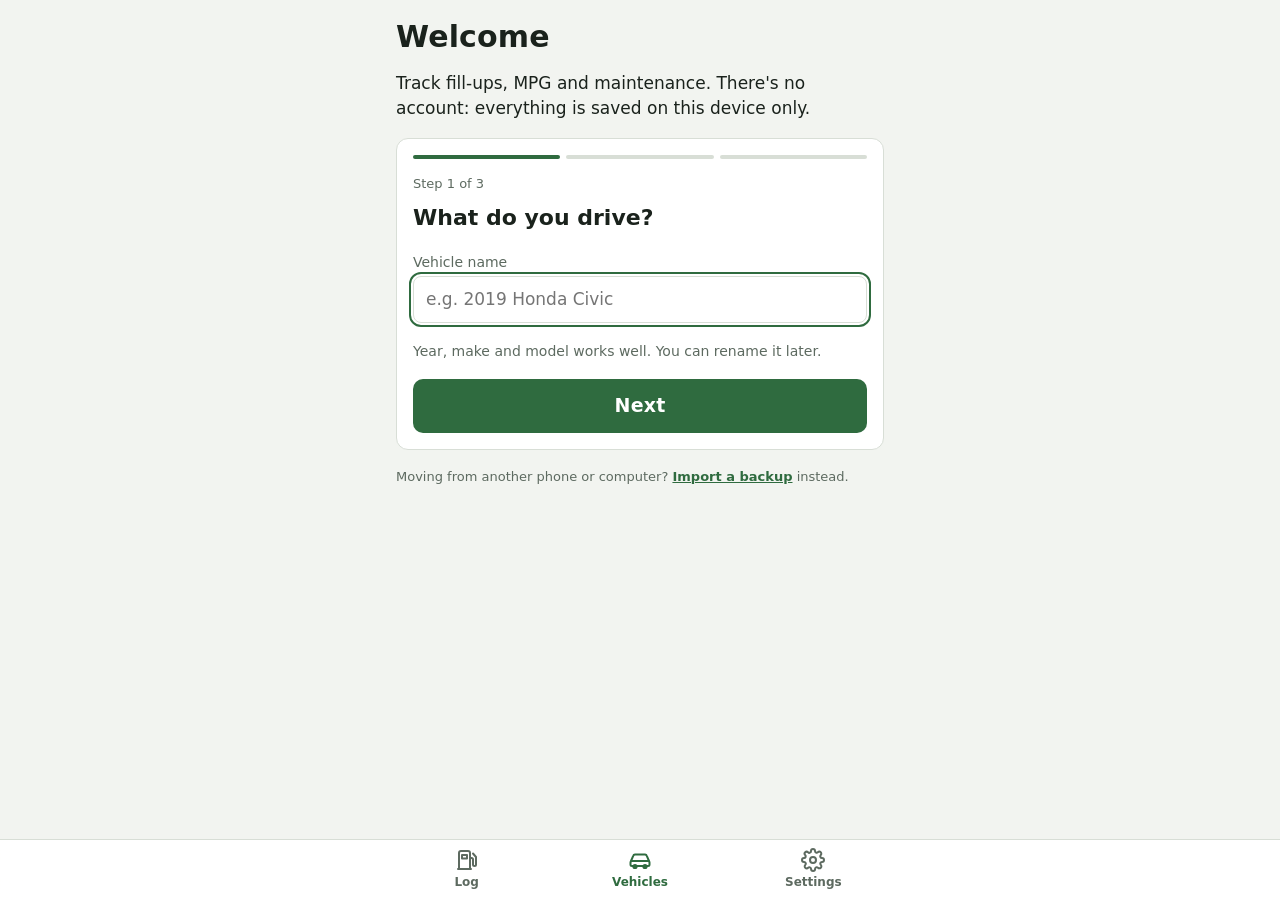
==== commit b48024f8: "Rename to Pickle It, default to green, version CSV exports, keep offline cache current - Green is th" ====
--- a/index.html
+++ b/index.html
@@ -3,14 +3,14 @@
 <head>
 <meta charset="utf-8">
 <meta name="viewport" content="width=device-width, initial-scale=1, viewport-fit=cover">
-<title>Vehicle Maintenance App</title>
-<meta name="description" content="Log fill-ups, track MPG and maintenance. Your data stays on your device.">
+<title>Pickle It</title>
+<meta name="description" content="Keep up with maintenance on the things you own. Your data stays on your device.">
 <meta name="color-scheme" content="light dark">
-<meta name="theme-color" content="#f3f5f7" media="(prefers-color-scheme: light)">
-<meta name="theme-color" content="#0f151b" media="(prefers-color-scheme: dark)">
+<meta name="theme-color" content="#f2f4f0" media="(prefers-color-scheme: light)">
+<meta name="theme-color" content="#0f140f" media="(prefers-color-scheme: dark)">
 <meta name="mobile-web-app-capable" content="yes">
 <meta name="apple-mobile-web-app-capable" content="yes">
-<meta name="apple-mobile-web-app-title" content="Maintenance">
+<meta name="apple-mobile-web-app-title" content="Pickle It">
 <meta name="apple-mobile-web-app-status-bar-style" content="default">
 <link rel="manifest" href="manifest.webmanifest">
 <link rel="icon" href="icons/favicon.svg" type="image/svg+xml">
@@ -21,7 +21,7 @@
   try {
     var t = localStorage.getItem("vma:theme"), p = localStorage.getItem("vma:palette");
     if (t === "light" || t === "dark") document.documentElement.dataset.theme = t;
-    if (p && p !== "blue") document.documentElement.dataset.palette = p;
+    if (p && p !== "green") document.documentElement.dataset.palette = p;
   } catch (e) {}
 </script>
 <link rel="stylesheet" href="app.css">
@@ -37,7 +37,7 @@
   <!-- ================= LOG ================= -->
   <section class="screen" id="screen-log" aria-labelledby="logTitle">
     <header>
-      <h1 id="logTitle">Vehicle Maintenance App</h1>
+      <h1 id="logTitle">Pickle It</h1>
       <p class="sub">Log each fill-up to track MPG and maintenance. Everything is saved on this device.</p>
     </header>
 
--- a/app.css
+++ b/app.css
@@ -1,22 +1,22 @@
-/* Vehicle Maintenance App: styles.
+/* Pickle It: styles.
    One narrow column built for a phone at the pump; the amber pump readout is the one loud element.
    Colors are variables on :root, with dark values under prefers-color-scheme: dark. */
 
 :root {
-  --bg: #f3f5f7;
+  --bg: #f2f4f0;
   --surface: #ffffff;
-  --ink: #16212b;
-  --muted: #5b6875;
-  --line: #d9dfe5;
-  --accent: #0f5c8c;
+  --ink: #1a221c;
+  --muted: #5d6a60;
+  --line: #d8ded6;
+  --accent: #2f6b3f;
   --accent-ink: #ffffff;
-  --run: #c0392b;
-  --display-bg: #121a21;
-  --display-fg: #ffb547;
-  --ok: #2e7d4f;
-  --ok-bg: #e3f2e9;
-  --wait: #8a5a00;
-  --wait-bg: #fdf0d5;
+  --run: #b5562a;
+  --display-bg: #141a15;
+  --display-fg: #c8e66a;
+  --ok: #1f7a5a;
+  --ok-bg: #e1f1e8;
+  --wait: #85600a;
+  --wait-bg: #f8eed3;
   --err: #b3261e;
   --err-bg: #fbe9e7;
   --font-display: "Avenir Next Condensed", "Bahnschrift SemiCondensed", "Bahnschrift", "Roboto Condensed", "sans-serif-condensed", "Arial Narrow", system-ui, sans-serif;
@@ -27,42 +27,42 @@
 }
 @media (prefers-color-scheme: dark) {
   :root:not([data-theme="light"]) {
+    --bg: #0f140f; --surface: #182019; --ink: #e5ece5; --muted: #9aaa9c; --line: #2a362c;
+    --accent: #7cc48d; --accent-ink: #0c140e; --run: #ff9a6b; --display-bg: #070a07; --display-fg: #c8e66a;
+    --ok: #86d6b0; --ok-bg: #163126; --wait: #f0c46a; --wait-bg: #382b0e; --err: #ff8a80; --err-bg: #3b1714;
+    color-scheme: dark;
+  }
+}
+:root[data-theme="dark"] {
+  --bg: #0f140f; --surface: #182019; --ink: #e5ece5; --muted: #9aaa9c; --line: #2a362c;
+  --accent: #7cc48d; --accent-ink: #0c140e; --run: #ff9a6b; --display-bg: #070a07; --display-fg: #c8e66a;
+  --ok: #86d6b0; --ok-bg: #163126; --wait: #f0c46a; --wait-bg: #382b0e; --err: #ff8a80; --err-bg: #3b1714;
+  color-scheme: dark;
+}
+
+/* ---------- Color palettes ----------
+   Picked on the Settings screen (saved on the device as vma:palette and set as data-palette on <html>).
+   "Green" is the default above. Each palette below has a light block and a dark block; the dark block is
+   written twice (system dark mode, and Dark picked in Settings), like the defaults above. To add a palette,
+   copy one, rename it, and add it to PALETTES in app.js. */
+
+/* Blue (the Vehicle Maintenance App default) */
+:root[data-palette="blue"] {
+    --bg: #f3f5f7; --surface: #ffffff; --ink: #16212b; --muted: #5b6875; --line: #d9dfe5;
+    --accent: #0f5c8c; --accent-ink: #ffffff; --run: #c0392b; --display-bg: #121a21; --display-fg: #ffb547;
+    --ok: #2e7d4f; --ok-bg: #e3f2e9; --wait: #8a5a00; --wait-bg: #fdf0d5; --err: #b3261e;
+}
+@media (prefers-color-scheme: dark) {
+  :root[data-palette="blue"]:not([data-theme="light"]) {
     --bg: #0f151b; --surface: #18212a; --ink: #e6ecf1; --muted: #9aa8b5; --line: #2a3742;
     --accent: #4fa3d9; --accent-ink: #0b1218; --run: #ff8a65; --display-bg: #070b0f; --display-fg: #ffb547;
-    --ok: #7fd3a0; --ok-bg: #173325; --wait: #f0c46a; --wait-bg: #3a2c0f; --err: #ff8a80; --err-bg: #3b1714;
-    color-scheme: dark;
-  }
-}
-:root[data-theme="dark"] {
-  --bg: #0f151b; --surface: #18212a; --ink: #e6ecf1; --muted: #9aa8b5; --line: #2a3742;
-  --accent: #4fa3d9; --accent-ink: #0b1218; --run: #ff8a65; --display-bg: #070b0f; --display-fg: #ffb547;
-  --ok: #7fd3a0; --ok-bg: #173325; --wait: #f0c46a; --wait-bg: #3a2c0f; --err: #ff8a80; --err-bg: #3b1714;
-  color-scheme: dark;
-}
-
-/* ---------- Color palettes ----------
-   Picked on the Settings screen (saved on the device as vma:palette and set as data-palette on <html>).
-   "Blue" is the default above. Each palette below has a light block and a dark block; the dark block is
-   written twice (system dark mode, and Dark picked in Settings), like the defaults above. To add a palette,
-   copy one, rename it, and add it to PALETTES in app.js. */
-
-/* Green */
-:root[data-palette="green"] {
-    --bg: #f2f4f0; --surface: #ffffff; --ink: #1a221c; --muted: #5d6a60; --line: #d8ded6;
-    --accent: #2f6b3f; --accent-ink: #ffffff; --run: #b5562a; --display-bg: #141a15; --display-fg: #c8e66a;
-    --ok: #1f7a5a; --ok-bg: #e1f1e8; --wait: #85600a; --wait-bg: #f8eed3; --err: #b3261e;
-}
-@media (prefers-color-scheme: dark) {
-  :root[data-palette="green"]:not([data-theme="light"]) {
-    --bg: #0f140f; --surface: #182019; --ink: #e5ece5; --muted: #9aaa9c; --line: #2a362c;
-    --accent: #7cc48d; --accent-ink: #0c140e; --run: #ff9a6b; --display-bg: #070a07; --display-fg: #c8e66a;
-    --ok: #86d6b0; --ok-bg: #163126; --wait: #f0c46a; --wait-bg: #382b0e; --err: #ff8a80;
-  }
-}
-:root[data-palette="green"][data-theme="dark"] {
-    --bg: #0f140f; --surface: #182019; --ink: #e5ece5; --muted: #9aaa9c; --line: #2a362c;
-    --accent: #7cc48d; --accent-ink: #0c140e; --run: #ff9a6b; --display-bg: #070a07; --display-fg: #c8e66a;
-    --ok: #86d6b0; --ok-bg: #163126; --wait: #f0c46a; --wait-bg: #382b0e; --err: #ff8a80;
+    --ok: #7fd3a0; --ok-bg: #173325; --wait: #f0c46a; --wait-bg: #3a2c0f; --err: #ff8a80;
+  }
+}
+:root[data-palette="blue"][data-theme="dark"] {
+    --bg: #0f151b; --surface: #18212a; --ink: #e6ecf1; --muted: #9aa8b5; --line: #2a3742;
+    --accent: #4fa3d9; --accent-ink: #0b1218; --run: #ff8a65; --display-bg: #070b0f; --display-fg: #ffb547;
+    --ok: #7fd3a0; --ok-bg: #173325; --wait: #f0c46a; --wait-bg: #3a2c0f; --err: #ff8a80;
 }
 
 /* Red */
